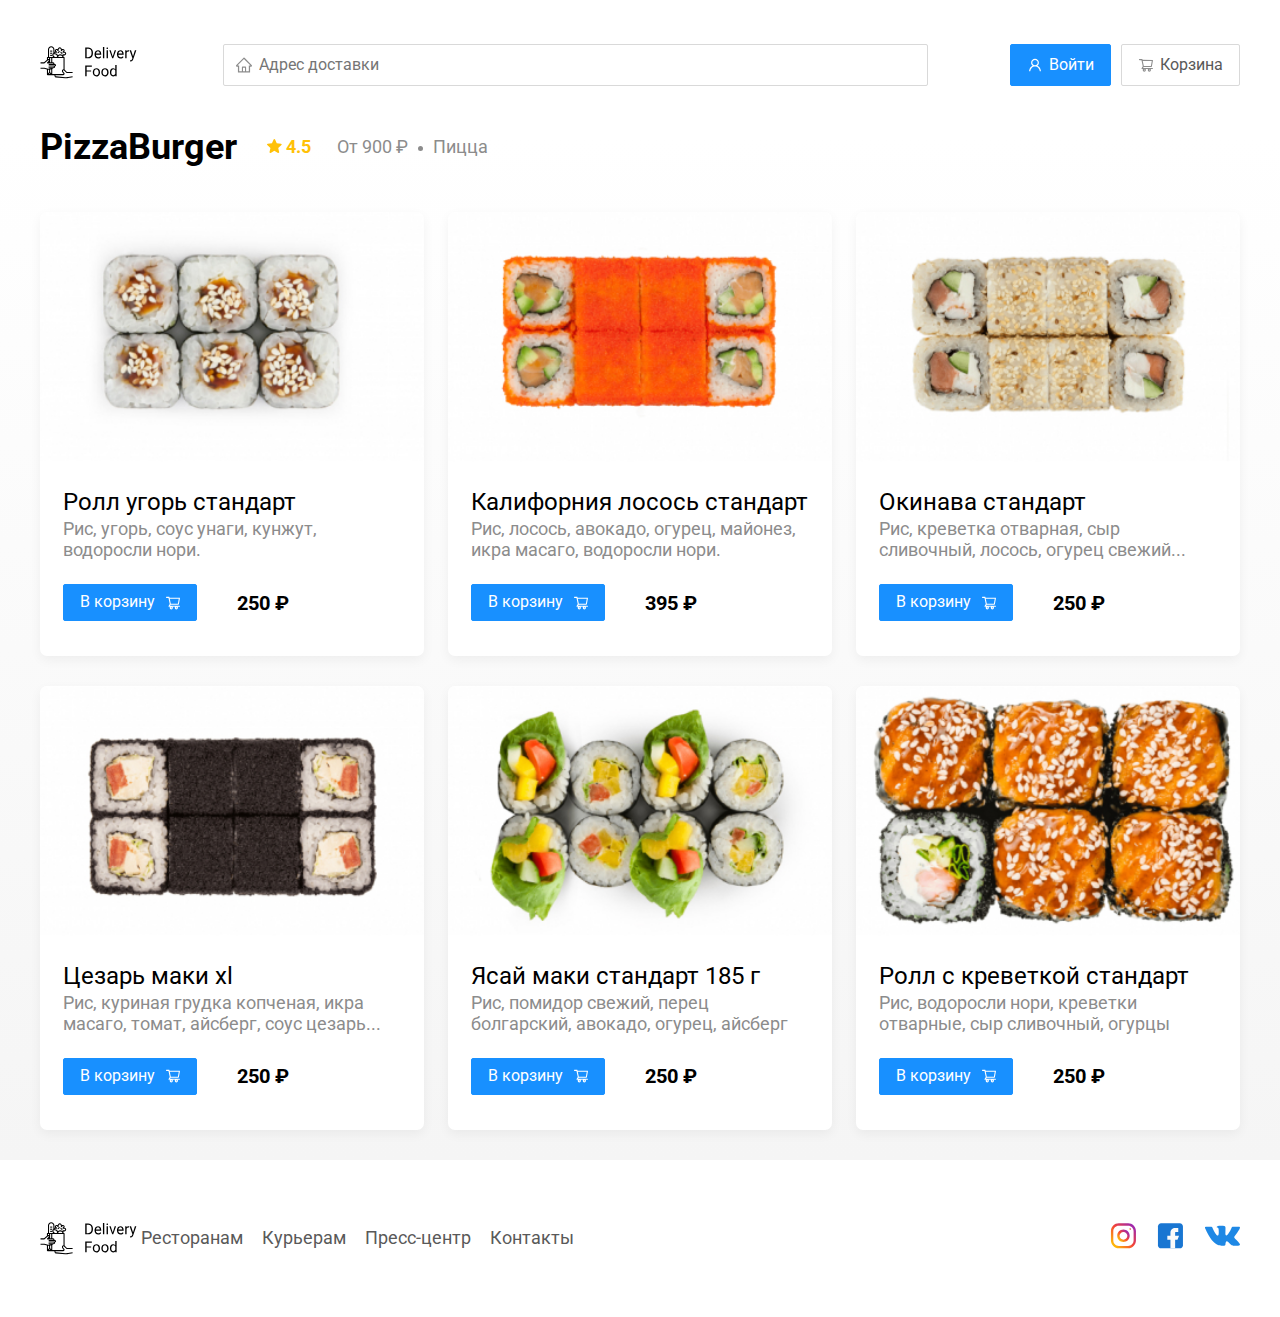
==== restaurant.html @ d01fcb23 "third day, part two" ====
<!DOCTYPE html>
<html lang="en">

<head>
    <meta charset="UTF-8">
    <meta name="viewport" content="width=device-width, initial-scale=1.0">
    <title>PizzaBurger - доставка еды на дом</title>
    <link href="https://fonts.googleapis.com/css?family=Roboto:400,700&display=swap&subset=cyrillic" rel="stylesheet">
    <link rel="stylesheet" href="css/normalize.css">
    <link rel="stylesheet" href="css/style.css">
</head>

<body>
    <div class="container">

        <header class="header">
            <a href="index.html" class="logo">
                <img src="img/logo.svg" alt="Logo" class="logo">
            </a>
            <input type="text" class="input input-address" placeholder="Адрес доставки">
            <div class="buttons">
                <button class="button button-primary">
                    <img src="img/user.svg" alt="user" class="button-icon">
                    <span class="button-text">Войти</span>
                </button>
                <button class="button">
                    <img src="img/shopping-cart.svg" alt="shopping cart" class="button-icon">
                    <span class="button-text">Корзина</span>
                </button>
            </div>
        </header>

    </div>
    <!-- /.container -->

    <main class="main">
        <div class="container">

            <section class="restaurants">
                <div class="section-heading">
                    <h2 class="section-title">PizzaBurger</h2>
                    <div class="card-info">
                        <div class="rating">
                            <img src="img/rating.svg" alt="rating" class="rating-star">
                            4.5
                        </div>
                        <div class="price">От 900 ₽</div>
                        <div class="category">Пицца</div>
                    </div>
                </div>
                <div class="cards">

                    <div class="card">
                        <img src="img/Tanuki-image1.jpg" alt="image" class="card-image">
                        <div class="card-text">
                            <div class="card-heading">
                                <h3 class="card-title card-title-reg">Ролл угорь стандарт</h3>
                            </div>
                            <!-- /.card-heading -->
                            <div class="card-info">
                                <div class="ingredients">Рис, угорь, соус унаги, кунжут, водоросли нори.</div>
                            </div>
                            <div class="card-buttons">
                                <button class="button button-primary">
                                    <span class="button-card-text">В корзину</span>
                                    <img src="img/shopping-cart-white.svg" alt="shopping-cart"
                                        class="button-card-image">
                                </button>
                                <strong class="card-price-bold">250 ₽</strong>
                            </div>
                        </div>
                        <!-- /.card-text -->
                    </div>
                    <!-- /.card -->

                    <div class="card">
                        <img src="img/Tanuki-image2.jpg" alt="image" class="card-image">
                        <div class="card-text">
                            <div class="card-heading">
                                <h3 class="card-title card-title-reg">Калифорния лосось стандарт</h3>
                            </div>
                            <!-- /.card-heading -->
                            <div class="card-info">
                                <div class="ingredients">Рис, лосось, авокадо, огурец, майонез, икра масаго, водоросли
                                    нори.</div>
                            </div>
                            <div class="card-buttons">
                                <button class="button button-primary">
                                    <span class="button-card-text">В корзину</span>
                                    <img src="img/shopping-cart-white.svg" alt="shopping-cart"
                                        class="button-card-image">
                                </button>
                                <strong class="card-price-bold">395 ₽</strong>
                            </div>
                        </div>
                        <!-- /.card-text -->
                    </div>
                    <!-- /.card -->

                    <div class="card">
                        <img src="img/Tanuki-image3.jpg" alt="image" class="card-image">
                        <div class="card-text">
                            <div class="card-heading">
                                <h3 class="card-title card-title-reg">Окинава стандарт</h3>
                            </div>
                            <!-- /.card-heading -->
                            <div class="card-info">
                                <div class="ingredients"> Рис, креветка отварная, сыр сливочный, лосось, огурец
                                    свежий...</div>
                            </div>
                            <div class="card-buttons">
                                <button class="button button-primary">
                                    <span class="button-card-text">В корзину</span>
                                    <img src="img/shopping-cart-white.svg" alt="shopping-cart"
                                        class="button-card-image">
                                </button>
                                <strong class="card-price-bold">250 ₽</strong>
                            </div>
                        </div>
                        <!-- /.card-text -->
                    </div>
                    <!-- /.card -->

                    <div class="card">
                        <img src="img/Tanuki-image4.jpg" alt="image" class="card-image">
                        <div class="card-text">
                            <div class="card-heading">
                                <h3 class="card-title card-title-reg">Цезарь маки хl</h3>
                            </div>
                            <!-- /.card-heading -->
                            <div class="card-info">
                                <div class="ingredients">Рис, куриная грудка копченая, икра масаго, томат, айсберг, соус
                                    цезарь...</div>
                            </div>
                            <div class="card-buttons">
                                <button class="button button-primary">
                                    <span class="button-card-text">В корзину</span>
                                    <img src="img/shopping-cart-white.svg" alt="shopping-cart"
                                        class="button-card-image">
                                </button>
                                <strong class="card-price-bold">250 ₽</strong>
                            </div>
                        </div>
                        <!-- /.card-text -->
                    </div>
                    <!-- /.card -->

                    <div class="card">
                        <img src="img/Tanuki-image5.jpg" alt="image" class="card-image">
                        <div class="card-text">
                            <div class="card-heading">
                                <h3 class="card-title card-title-reg">Ясай маки стандарт 185 г</h3>
                            </div>
                            <!-- /.card-heading -->
                            <div class="card-info">
                                <div class="ingredients">Рис, помидор свежий, перец болгарский, авокадо, огурец, айсберг
                                </div>
                            </div>
                            <div class="card-buttons">
                                <button class="button button-primary">
                                    <span class="button-card-text">В корзину</span>
                                    <img src="img/shopping-cart-white.svg" alt="shopping-cart"
                                        class="button-card-image">
                                </button>
                                <strong class="card-price-bold">250 ₽</strong>
                            </div>
                        </div>
                        <!-- /.card-text -->
                    </div>
                    <!-- /.card -->

                    <div class="card">
                        <img src="img/Tanuki-image6.jpg" alt="image" class="card-image">
                        <div class="card-text">
                            <div class="card-heading">
                                <h3 class="card-title card-title-reg">Ролл с креветкой стандарт</h3>
                            </div>
                            <!-- /.card-heading -->
                            <div class="card-info">
                                <div class="ingredients">Рис, водоросли нори, креветки отварные, сыр сливочный, огурцы
                                </div>
                            </div>
                            <div class="card-buttons">
                                <button class="button button-primary">
                                    <span class="button-card-text">В корзину</span>
                                    <img src="img/shopping-cart-white.svg" alt="shopping-cart"
                                        class="button-card-image">
                                </button>
                                <strong class="card-price-bold">250 ₽</strong>
                            </div>
                        </div>
                        <!-- /.card-text -->
                    </div>
                    <!-- /.card -->

                </div>
                <!-- /.cards -->
            </section>
        </div>
    </main>

    <footer class="footer">
        <div class="container">
            <div class="footer-block">
                <img src="img/logo.svg" alt="logo" class="logo footer-logo">
                <nav class="footer-nav">
                    <a href="#" class="footer-link">Ресторанам </a>
                    <a href="#" class="footer-link">Курьерам</a>
                    <a href="#" class="footer-link">Пресс-центр</a>
                    <a href="#" class="footer-link">Контакты</a>
                </nav>
                <div class="social-links">
                    <a href="#" class="social-link"><img src="img/instagram.svg" alt="instagram"></a>
                    <a href="#" class="social-link"><img src="img/fb.svg" alt="facebook"></a>
                    <a href="#" class="social-link"><img src="img/vk.svg" alt="vk"></a>
                </div>
            </div>
        </div>
    </footer>
</body>

</html>
---- css/style.css ----
* {
    box-sizing: border-box;
}

body {
    font-family: 'Roboto', sans-serif;
    padding-top: 44px;
}

.container {
    max-width: 1200px;
    margin: 0 auto;
}

.header {
    display: flex;
    align-items: center;
    justify-content: space-between;
    margin-bottom: 40px;
}

.input {
    background: #ffffff;
    border: 1px solid #d9d9d9;
    border-radius: 2px;
    font-size: 16px;
    line-height: 24px;
    padding: 8px;
    padding-left: 35px;
    background-repeat: no-repeat;
    background-position: left 11px center;
}

.input-address {
    flex: 0.8;
    background-image: url(../img/home.svg);
}

.input-search {
    width: 300px;
    background-image: url(../img/search.svg);
    margin-left: auto;
}

.buttons {
    display: flex;
    align-items: center;
}

.button {
    display: flex;
    align-items: center;
    padding: 8px 16px;
    background: #ffffff;
    border: 1px solid #d9d9d9;
    box-sizing: border-box;
    box-shadow: 0px 0px 2px rgba(0, 0, 0, 0.0015);
    border-radius: 2px;
    color: #595959;
}

.button-primary {
    background: #1890ff;
    border: 1px solid #1890ff;
    color: #fff;
    margin-right: 10px;
}

.button-icon {
    margin-right: 6px;
}

.button-card-text {
    margin-right: 10px;
}

.promo {
    box-shadow: 0px 7px 12px rgba(158, 158, 163, 0.1);
    background: #FFF1B8 url(../img/promo-image.jpeg) no-repeat top -100px right -247px / 924px;
    border-radius: 10px;
    padding: 68px 70px;
    margin-bottom: 56px;
}

.promo-title {
    font-style: normal;
    font-weight: bold;
    font-size: 39px;
    line-height: 46px;
    color: #302C34;
}

.promo-text {
    font-style: normal;
    font-weight: normal;
    font-size: 24px;
    line-height: 28px;
    color: #302C34;
    max-width: 538px;
}

.main {
    background: linear-gradient(180deg, rgba(245, 245, 245, 0) 1.04%, #F5F5F5 100%);
}

.section-heading {
    display: flex;
    align-items: center;
    margin-bottom: 44px;
}

.section-title {
    font-style: normal;
    font-weight: bold;
    font-size: 36px;
    line-height: 42px;
    margin: 0;
    color: #000000;
    margin-right: 30px;
}

.cards {
    display: flex;
    flex-wrap: wrap;
    align-items: flex-start;
    justify-content: space-between;
}

.card {
    background: #FFFFFF;
    box-shadow: 0px 4px 12px rgba(0, 0, 0, 0.05);
    border-radius: 7px;
    overflow: hidden;
    margin-bottom: 30px;
    flex-basis: 32%;
    text-decoration: none;
}

.card-image {
    width: 384px;
    height: 250px;
    object-fit: cover;
}

.card-text {
    padding: 20px 23px 35px 23px;
}

.card-heading {
    display: flex;
    align-items: center;
    justify-content: space-between;
}

.card-title {
    margin: 0;
    font-style: normal;
    font-weight: bold;
    font-size: 24px;
    line-height: 32px;
}

.card-title-reg {
    font-weight: 400;
}

.card-tag {
    font-style: normal;
    font-weight: normal;
    font-size: 12px;
    line-height: 20px;
    color: #ffffff;
    background: #262626;
    border-radius: 2px;
    padding: 1px 8px;
}

.card-info {
    display: flex;
    align-items: center;
    flex-wrap: wrap;
}

.card-buttons {
    display: flex;
    align-items: center;
    margin-top: 24px;
}

.card-price-bold {
    font-weight: bold;
    font-size: 20px;
    line-height: 32px;
    margin-left: 30px;
}

.rating {
    margin-right: 26px;
    color: #FFC107;
    font-weight: bold;
    font-size: 18px;
    line-height: 32px;
}

.price,
.category {
    color: #8C8C8C;
    font-size: 18px;
    line-height: 32px;
}

.price {
    margin-right: 10px;
}

.ingredients {
    color: #8C8C8C;
    font-size: 18px;
    line-height: 21px;
}

.category {
    text-overflow: ellipsis;
    overflow: hidden;
    white-space: nowrap;
    max-width: 150px;
}

.price::after {
    content: '';
    width: 5px;
    height: 5px;
    background-color: #8C8C8C;
    display: inline-block;
    vertical-align: middle;
    border-radius: 50%;
    margin-left: 10px;
}

.footer {
    padding: 60px 0;
}

.footer-block {
    display: flex;
    align-items: center;
    justify-content: space-between;
}

.footer-nav {
    margin-right: 35px;
    margin-right: auto;
}

.footer-link {
    display: inline-block;
    color: #595959;
    font-style: normal;
    font-weight: normal;
    font-size: 18px;
    line-height: 21px;
    text-decoration: none;
}

.footer-link:not(:last-child) {
    margin-right: 15px;
}

.social-links {
    display: flex;
    align-items: center;
}

.social-link:not(:last-child) {
    margin-right: 21px;
}

@media (max-width: 1200px) {

    .container {
        max-width: 960px;
    }

    .promo {
        background-position: top right -300px;
        background-size: 750px;
    }

    .rating {
        margin-right: 15px;
    }

    .category,
    .price {
        font-size: 14px;
    }

}

@media (max-width: 992px) {

    .container {
        max-width: 750px;
    }

    .promo {
        padding: 50px;
        background-size: 500px;
        background-position: center right -200px;
    }

    .promo-text {
        font-size: 16px;
        max-width: 400px;
    }

    .card {
        flex-basis: 49%;
    }

    .footer-link {
        font-size: 16px;
    }

}

@media (max-width: 768px) {

    .container {
        max-width: 560px;
    }

    .card-info {
        flex-wrap: wrap;
    }

    .card .rating {
        flex-basis: 100%;
    }

    .card-title {
        font-size: 18px;
    }

    .promo {
        background-size: 400px;
        background-position: bottom 50px right -200px;
    }

    .promo-title {
        font-size: 24px;
        line-height: 1.4;
    }

    .promo-text {
        margin-top: 0;
    }

}

@media (max-width: 578px) {

    .container {
        width: 90%;
    }

    .header {
        flex-wrap: wrap;
    }

    .input-address {
        margin-top: 15px;
        order: 5;
        flex: 1;
    }

    .promo {
        background-image: none;
    }

    .promo-title {
        margin-bottom: 10px;
    }

    .section-title {
        font-size: 20px;
    }

    .card {
        flex-basis: 100%;
    }

    .card-image {
        width: 100%;
    }

    .footer {
        padding: 30px 0;
    }

    .footer-block {
        align-items: flex-start;
    }

    .footer-nav {
        margin-left: 0;
        margin-right: 0;
        order: 0;
        display: flex;
        flex-direction: column;
    }

    .footer-logo {
        margin-right: 15px;
        order: 1;
    }

    .social-links {
        order: 2;
    }

}

@media (max-width: 480px) {

    .button-icon {
        margin: 0;
    }

    .button-text {
        display: none;
    }

    .button {
        min-height: 40px;
    }

    .promo {
        padding: 20px;
    }

    .section-heading {
        flex-wrap: wrap;
    }

    .footer-block {
        flex-wrap: wrap;
        flex-direction: column;
        align-items: center;
    }

    .footer-logo {
        order: 0;
        margin-bottom: 20px;
    }

    .footer-nav {
        margin-bottom: 20px;
        text-align: center;
    }

    .footer-link:not(:last-child) {
        margin-right: 0;
    }
}
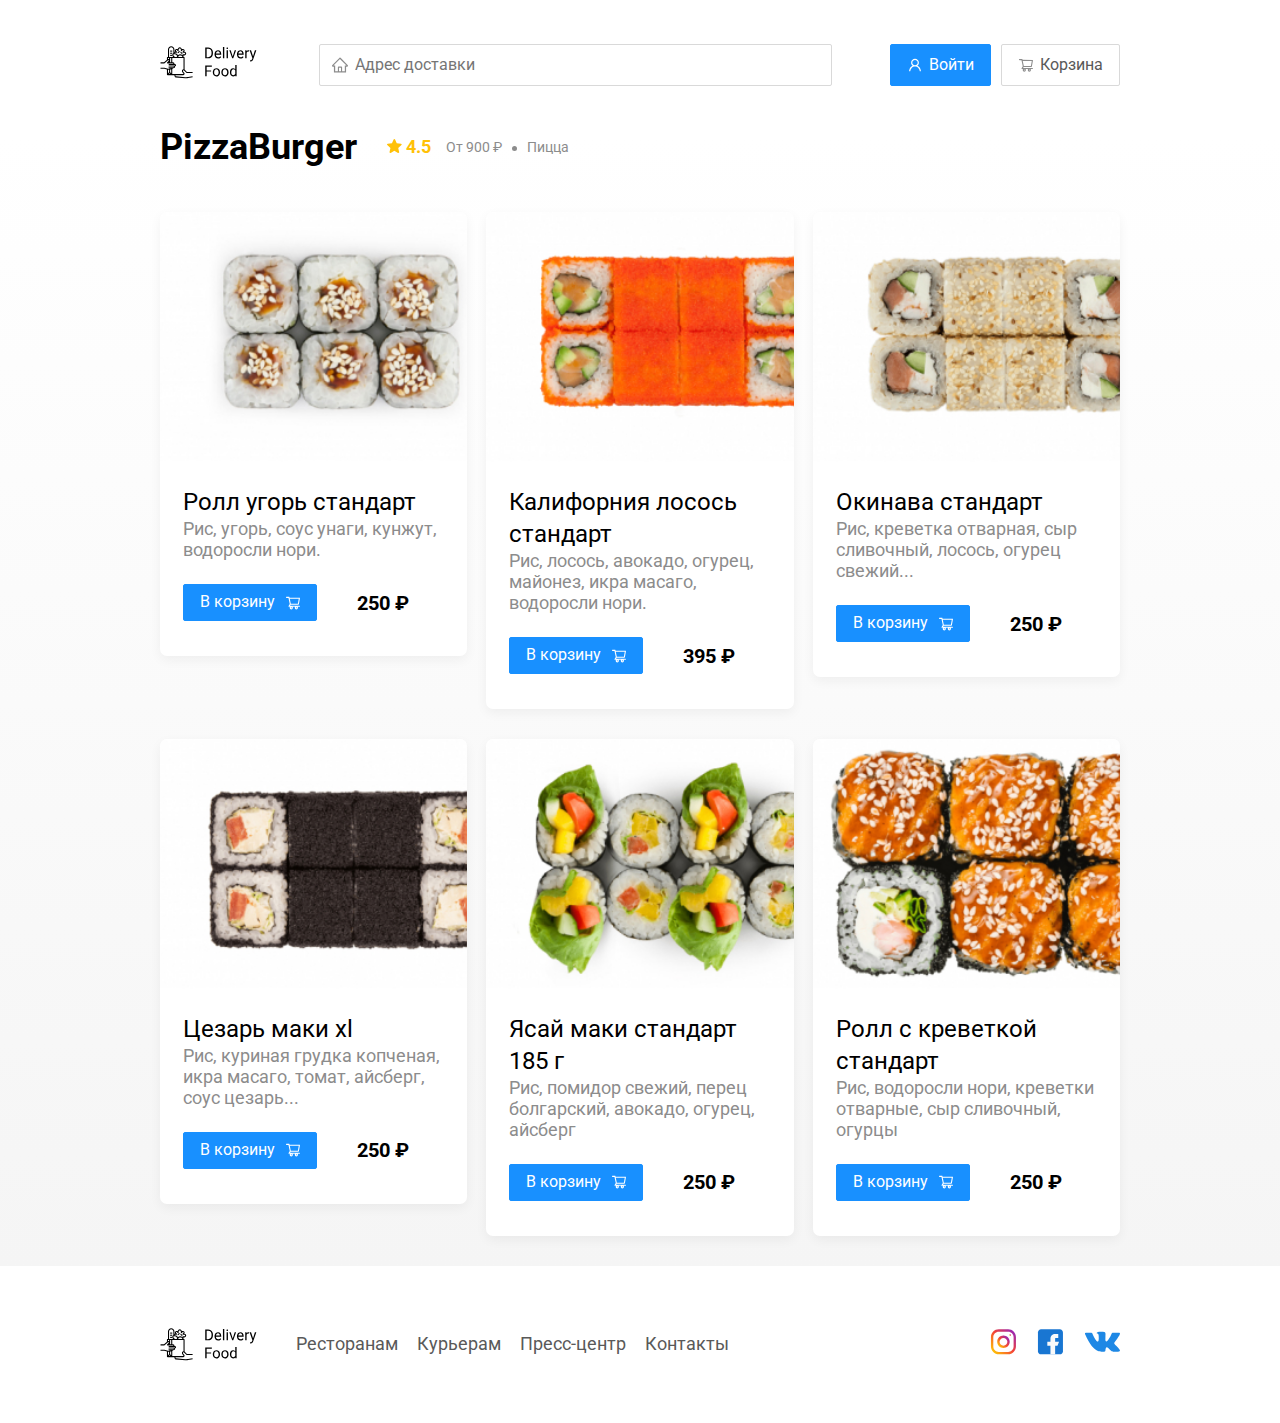
==== commit 36bd38ef: "fourth day" ====
--- a/restaurant.html
+++ b/restaurant.html
@@ -7,6 +7,7 @@
     <title>PizzaBurger - доставка еды на дом</title>
     <link href="https://fonts.googleapis.com/css?family=Roboto:400,700&display=swap&subset=cyrillic" rel="stylesheet">
     <link rel="stylesheet" href="css/normalize.css">
+    <link rel="stylesheet" href="css/animate.css">
     <link rel="stylesheet" href="css/style.css">
 </head>
 
@@ -23,7 +24,7 @@
                     <img src="img/user.svg" alt="user" class="button-icon">
                     <span class="button-text">Войти</span>
                 </button>
-                <button class="button">
+                <button class="button" id="cart-button">
                     <img src="img/shopping-cart.svg" alt="shopping cart" class="button-icon">
                     <span class="button-text">Корзина</span>
                 </button>
@@ -50,7 +51,7 @@
                 </div>
                 <div class="cards">
 
-                    <div class="card">
+                    <div class="card wow fadeInUp" data-wow-delay="0.2s">
                         <img src="img/Tanuki-image1.jpg" alt="image" class="card-image">
                         <div class="card-text">
                             <div class="card-heading">
@@ -73,7 +74,7 @@
                     </div>
                     <!-- /.card -->
 
-                    <div class="card">
+                    <div class="card wow fadeInUp" data-wow-delay="0.4s">
                         <img src="img/Tanuki-image2.jpg" alt="image" class="card-image">
                         <div class="card-text">
                             <div class="card-heading">
@@ -97,7 +98,7 @@
                     </div>
                     <!-- /.card -->
 
-                    <div class="card">
+                    <div class="card wow fadeInUp" data-wow-delay="0.6s">
                         <img src="img/Tanuki-image3.jpg" alt="image" class="card-image">
                         <div class="card-text">
                             <div class="card-heading">
@@ -121,7 +122,7 @@
                     </div>
                     <!-- /.card -->
 
-                    <div class="card">
+                    <div class="card wow fadeInUp" data-wow-delay="0.2s">
                         <img src="img/Tanuki-image4.jpg" alt="image" class="card-image">
                         <div class="card-text">
                             <div class="card-heading">
@@ -145,7 +146,7 @@
                     </div>
                     <!-- /.card -->
 
-                    <div class="card">
+                    <div class="card wow fadeInUp" data-wow-delay="0.4s">
                         <img src="img/Tanuki-image5.jpg" alt="image" class="card-image">
                         <div class="card-text">
                             <div class="card-heading">
@@ -169,7 +170,7 @@
                     </div>
                     <!-- /.card -->
 
-                    <div class="card">
+                    <div class="card wow fadeInUp" data-wow-delay="0.6s">
                         <img src="img/Tanuki-image6.jpg" alt="image" class="card-image">
                         <div class="card-text">
                             <div class="card-heading">
@@ -217,6 +218,72 @@
             </div>
         </div>
     </footer>
+
+    <div class="modal">
+        <div class="modal-dialog">
+            <div class="modal-header">
+                <h3 class="modal-title">Корзина</h3>
+                <button class="close">&times;</button>
+            </div>
+            <!-- ./modal-header -->
+            <div class="modal-body">
+                <div class="food-row">
+                    <span class="food-name">Ролл угорь стандарт</span>
+                    <strong class="food-price">250 ₽</strong>
+                    <div class="food-counter">
+                        <button class="counter-button">-</button>
+                        <span class="counter">1</span>
+                        <button class="counter-button">+</button>
+                    </div>
+                </div>
+                <!-- ./food-row-->
+                <div class="food-row">
+                    <span class="food-name">Ролл угорь стандарт</span>
+                    <strong class="food-price">250 ₽</strong>
+                    <div class="food-counter">
+                        <button class="counter-button">-</button>
+                        <span class="counter">1</span>
+                        <button class="counter-button">+</button>
+                    </div>
+                </div>
+                <!-- ./food-row-->
+                <div class="food-row">
+                    <span class="food-name">Ролл угорь стандарт</span>
+                    <strong class="food-price">250 ₽</strong>
+                    <div class="food-counter">
+                        <button class="counter-button">-</button>
+                        <span class="counter">1</span>
+                        <button class="counter-button">+</button>
+                    </div>
+                </div>
+                <!-- ./food-row-->
+                <div class="food-row">
+                    <span class="food-name">Ролл угорь стандарт</span>
+                    <strong class="food-price">250 ₽</strong>
+                    <div class="food-counter">
+                        <button class="counter-button">-</button>
+                        <span class="counter">1</span>
+                        <button class="counter-button">+</button>
+                    </div>
+                </div>
+                <!-- ./food-row-->
+            </div>
+            <!-- ./modal-body -->
+            <div class="modal-footer">
+                <span class="modal-pricetag">1250 ₽</span>
+                <div class="footer-buttons">
+                    <button class="button button-primary">Оформить заказ</button>
+                    <button class="button">Отмена</button>
+                </div>
+            </div>
+            <!-- /.modal-footer -->
+        </div>
+        <!-- ./modal-dialog -->
+    </div>
+
+    <script src="js/wow.min.js"></script>
+    <script src="js/main.js"></script>
+
 </body>
 
 </html>--- a/css/style.css
+++ b/css/style.css
@@ -248,7 +248,7 @@
 }
 
 .footer-nav {
-    margin-right: 35px;
+    margin-left: 35px;
     margin-right: auto;
 }
 
@@ -275,7 +275,126 @@
     margin-right: 21px;
 }
 
-@media (max-width: 1200px) {
+.modal {
+    position: fixed;
+    left: 0;
+    top: 0;
+    width: 100%;
+    height: 100%;
+    background: rgba(0, 0, 0, 0.4);
+    display: none;
+}
+
+.is-open {
+    display: flex;
+}
+
+.modal-dialog {
+    max-width: 780px;
+    width: 95%;
+    background: #FFFFFF;
+    border-radius: 5px;
+    margin: auto;
+    padding: 40px 45px;
+}
+
+.modal-header {
+    display: flex;
+    align-items: center;
+    justify-content: space-between;
+    margin-bottom: 45px;
+}
+
+.modal-title {
+    margin: 0;
+    font-weight: bold;
+    font-size: 36px;
+    line-height: 42px;
+}
+
+.close {
+    font-size: 36px;
+    border: none;
+    background-color: transparent;
+}
+
+.modal-body {
+    margin-bottom: 52px;
+}
+
+.food-row {
+    display: flex;
+    align-items: center;
+    justify-content: space-between;
+    padding-bottom: 8px;
+    border-bottom: 1px solid #d9d9d9;
+    margin-bottom: 15px;
+}
+
+.food-name {
+    font-weight: normal;
+    font-size: 18px;
+    line-height: 32px;
+}
+
+.food-price {
+    margin-left: auto;
+    margin-right: 47px;
+    font-weight: bold;
+    font-size: 20px;
+    line-height: 32px;
+}
+
+.food-counter {
+    display: flex;
+    align-items: center;
+}
+
+.counter-button {
+    display: flex;
+    align-items: center;
+    justify-content: center;
+    width: 39px;
+    height: 32px;
+    background: #FFFFFF;
+    border: 1px solid #40A9FF;
+    box-sizing: border-box;
+    border-radius: 2px;
+    font-weight: normal;
+    font-size: 14px;
+    line-height: 22px;
+    color: #40A9FF;
+}
+
+.counter {
+    font-size: 16px;
+    line-height: 24px;
+    margin-left: 10px;
+    margin-right: 10px;
+}
+
+.modal-footer {
+    display: flex;
+    align-items: center;
+    justify-content: space-between;
+}
+
+.footer-buttons {
+    display: flex;
+    align-items: center;
+}
+
+.modal-pricetag {
+    background: #262626;
+    border-radius: 5px;
+    color: #ffffff;
+    padding: 15px 20px;
+    font-weight: bold;
+    font-size: 20px;
+    line-height: 23px;
+}
+
+@media (max-width: 1366px) {
 
     .container {
         max-width: 960px;
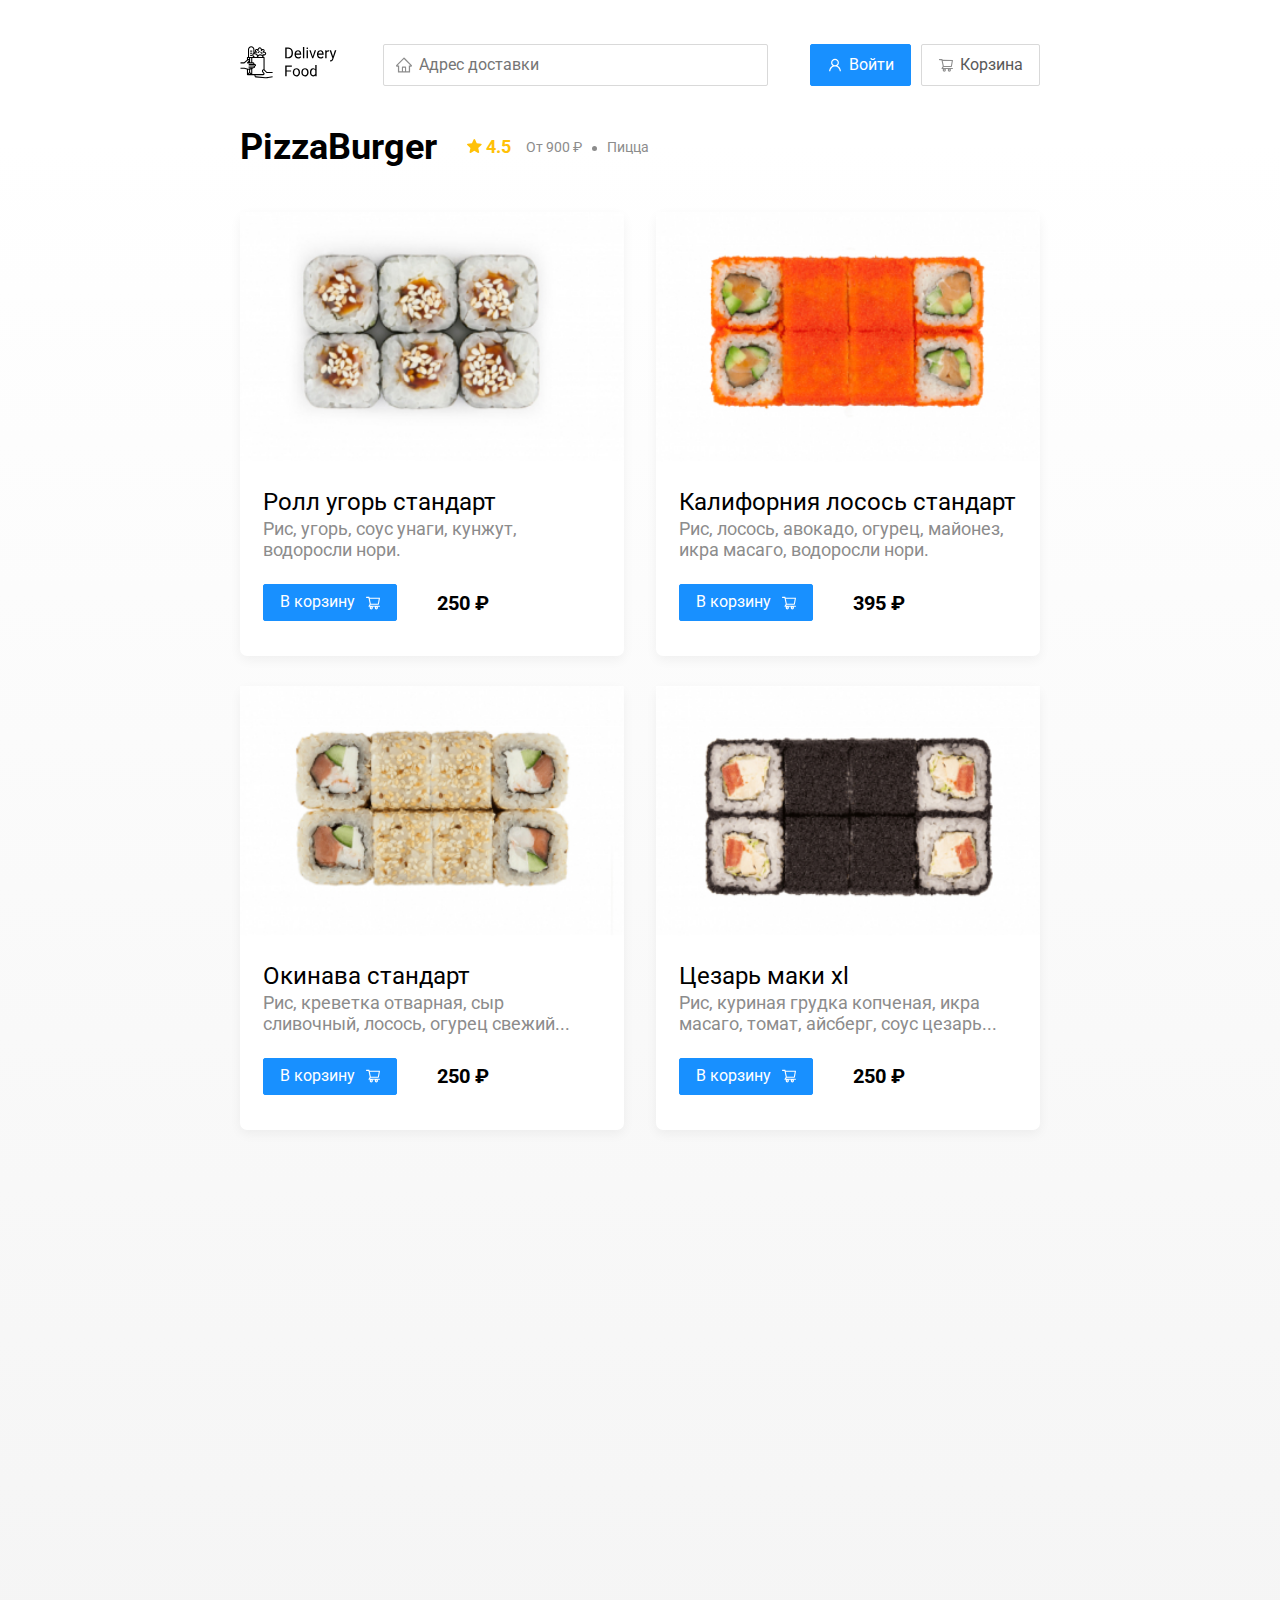
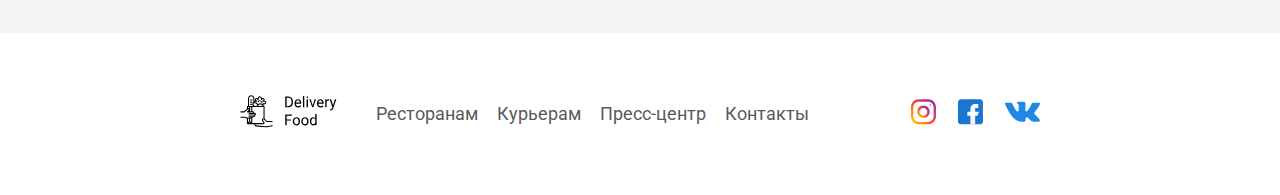
==== commit c9d83baa: "animation, adaptive, basket" ====
--- a/restaurant.html
+++ b/restaurant.html
@@ -51,7 +51,7 @@
                 </div>
                 <div class="cards">
 
-                    <div class="card wow fadeInUp" data-wow-delay="0.2s">
+                    <div class="card wow fadeInUp" data-wow-delay="0.1s">
                         <img src="img/Tanuki-image1.jpg" alt="image" class="card-image">
                         <div class="card-text">
                             <div class="card-heading">
@@ -74,7 +74,7 @@
                     </div>
                     <!-- /.card -->
 
-                    <div class="card wow fadeInUp" data-wow-delay="0.4s">
+                    <div class="card wow fadeInUp" data-wow-delay="0.3s">
                         <img src="img/Tanuki-image2.jpg" alt="image" class="card-image">
                         <div class="card-text">
                             <div class="card-heading">
@@ -98,7 +98,7 @@
                     </div>
                     <!-- /.card -->
 
-                    <div class="card wow fadeInUp" data-wow-delay="0.6s">
+                    <div class="card wow fadeInUp" data-wow-delay="0.1s">
                         <img src="img/Tanuki-image3.jpg" alt="image" class="card-image">
                         <div class="card-text">
                             <div class="card-heading">
@@ -122,7 +122,7 @@
                     </div>
                     <!-- /.card -->
 
-                    <div class="card wow fadeInUp" data-wow-delay="0.2s">
+                    <div class="card wow fadeInUp" data-wow-delay="0.3s">
                         <img src="img/Tanuki-image4.jpg" alt="image" class="card-image">
                         <div class="card-text">
                             <div class="card-heading">
@@ -146,7 +146,7 @@
                     </div>
                     <!-- /.card -->
 
-                    <div class="card wow fadeInUp" data-wow-delay="0.4s">
+                    <div class="card wow fadeInUp" data-wow-delay="0.1s">
                         <img src="img/Tanuki-image5.jpg" alt="image" class="card-image">
                         <div class="card-text">
                             <div class="card-heading">
@@ -170,7 +170,7 @@
                     </div>
                     <!-- /.card -->
 
-                    <div class="card wow fadeInUp" data-wow-delay="0.6s">
+                    <div class="card wow fadeInUp" data-wow-delay="0.3s">
                         <img src="img/Tanuki-image6.jpg" alt="image" class="card-image">
                         <div class="card-text">
                             <div class="card-heading">
@@ -203,7 +203,9 @@
     <footer class="footer">
         <div class="container">
             <div class="footer-block">
-                <img src="img/logo.svg" alt="logo" class="logo footer-logo">
+                <a href="index.html" class="logo">
+                    <img src="img/logo.svg" alt="logo" class="logo footer-logo">
+                </a>
                 <nav class="footer-nav">
                     <a href="#" class="footer-link">Ресторанам </a>
                     <a href="#" class="footer-link">Курьерам</a>
@@ -213,7 +215,7 @@
                 <div class="social-links">
                     <a href="#" class="social-link"><img src="img/instagram.svg" alt="instagram"></a>
                     <a href="#" class="social-link"><img src="img/fb.svg" alt="facebook"></a>
-                    <a href="#" class="social-link"><img src="img/vk.svg" alt="vk"></a>
+                    <a href="https://vk.com/andrey999k" class="social-link"><img src="img/vk.svg" alt="vk"></a>
                 </div>
             </div>
         </div>
@@ -273,7 +275,7 @@
                 <span class="modal-pricetag">1250 ₽</span>
                 <div class="footer-buttons">
                     <button class="button button-primary">Оформить заказ</button>
-                    <button class="button">Отмена</button>
+                    <button class="button cancel">Отмена</button>
                 </div>
             </div>
             <!-- /.modal-footer -->
--- a/css/style.css
+++ b/css/style.css
@@ -5,6 +5,10 @@
 body {
     font-family: 'Roboto', sans-serif;
     padding-top: 44px;
+}
+
+button:hover {
+    cursor: pointer;
 }
 
 .container {
@@ -59,11 +63,19 @@
     color: #595959;
 }
 
+.button:hover {
+    background: #e0fdd5;
+}
+
 .button-primary {
     background: #1890ff;
     border: 1px solid #1890ff;
     color: #fff;
     margin-right: 10px;
+}
+
+.button-primary:hover {
+    background: #006ace;
 }
 
 .button-icon {
@@ -130,7 +142,7 @@
     background: #FFFFFF;
     box-shadow: 0px 4px 12px rgba(0, 0, 0, 0.05);
     border-radius: 7px;
-    overflow: hidden;
+    /* overflow: hidden; */
     margin-bottom: 30px;
     flex-basis: 32%;
     text-decoration: none;
@@ -278,24 +290,41 @@
 .modal {
     position: fixed;
     left: 0;
-    top: 0;
     width: 100%;
     height: 100%;
     background: rgba(0, 0, 0, 0.4);
-    display: none;
+    display: flex;
+    top: -100vh;
+    opacity: 0;
+    transition-property: top, opacity;
+    transition-delay: 0.4s, 0s;
+    transition-duration: 0s, 0.4s;
 }
 
 .is-open {
-    display: flex;
+    top: 0;
+    opacity: 1;
+    transition-property: top, opacity;
+    transition-delay: 0s;
+    transition-duration: 0s, 0.4s;
 }
 
 .modal-dialog {
+    position: relative;
+    left: -100vw;
+    top: -100vh;
     max-width: 780px;
     width: 95%;
     background: #FFFFFF;
     border-radius: 5px;
     margin: auto;
     padding: 40px 45px;
+    transition-duration: 0.4s;
+}
+
+.basket-open {
+    top: 0;
+    left: 0;
 }
 
 .modal-header {
@@ -397,7 +426,7 @@
 @media (max-width: 1366px) {
 
     .container {
-        max-width: 960px;
+        max-width: 800px;
     }
 
     .promo {
@@ -431,6 +460,10 @@
     .promo-text {
         font-size: 16px;
         max-width: 400px;
+    }
+
+    .cards {
+        justify-content: center;
     }
 
     .card {
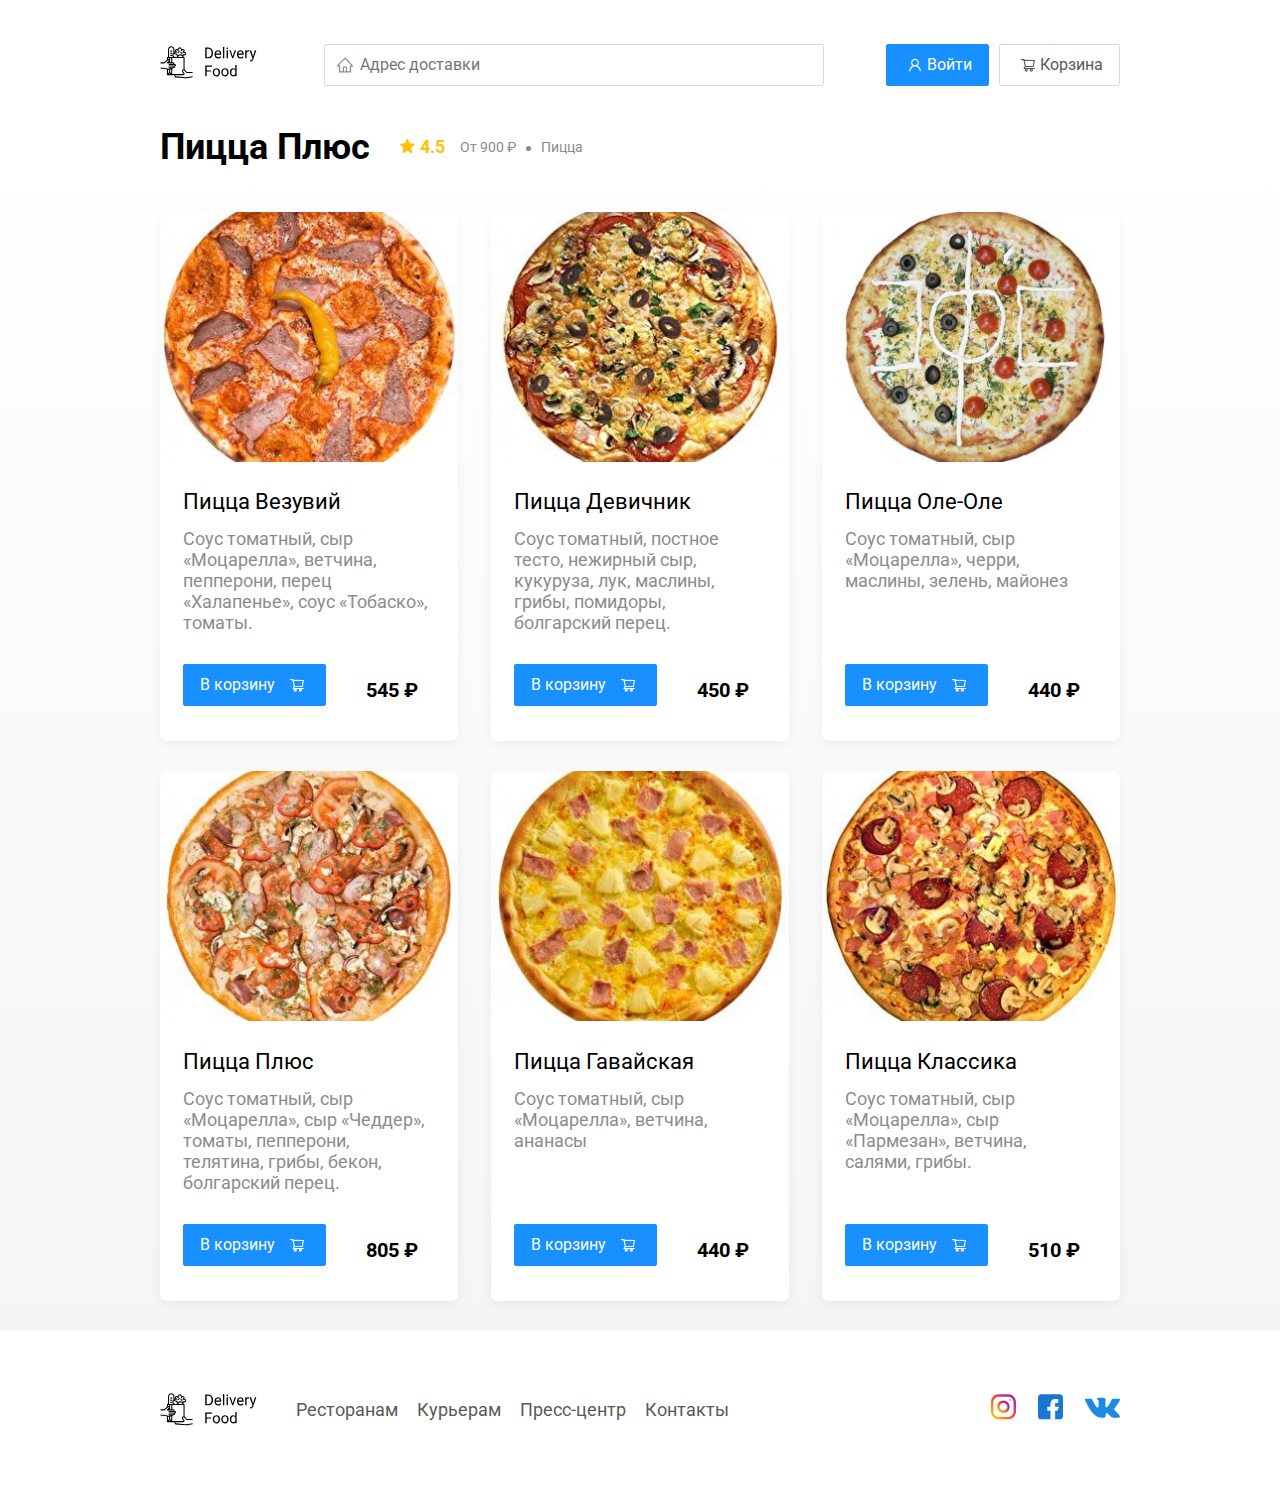
==== commit 5fe2970f: "Delivery food day1 part 1" ====
--- a/restaurant.html
+++ b/restaurant.html
@@ -1,211 +1,215 @@
 <!DOCTYPE html>
-<html lang="en">
+<html lang="ru">
 
 <head>
-    <meta charset="UTF-8">
-    <meta name="viewport" content="width=device-width, initial-scale=1.0">
-    <title>PizzaBurger - доставка еды на дом</title>
-    <link href="https://fonts.googleapis.com/css?family=Roboto:400,700&display=swap&subset=cyrillic" rel="stylesheet">
-    <link rel="stylesheet" href="css/normalize.css">
+    <meta charset="UTF-8" />
+    <meta name="viewport" content="width=device-width, initial-scale=1.0" />
+    <title>PizzaBurger — доставка еды на дом</title>
+    <link href="https://fonts.googleapis.com/css?family=Roboto:400,700&display=swap&subset=cyrillic" rel="stylesheet" />
+    <link rel="stylesheet" href="css/normalize.css" />
     <link rel="stylesheet" href="css/animate.css">
-    <link rel="stylesheet" href="css/style.css">
+    <link rel="stylesheet" href="css/style.css" />
 </head>
 
 <body>
     <div class="container">
-
         <header class="header">
             <a href="index.html" class="logo">
-                <img src="img/logo.svg" alt="Logo" class="logo">
+                <img src="img/icon/logo.svg" alt="Logo" />
             </a>
-            <input type="text" class="input input-address" placeholder="Адрес доставки">
+            <label class="address">
+                <input type="text" class="input input-address" placeholder="Адрес доставки" />
+            </label>
             <div class="buttons">
-                <button class="button button-primary">
-                    <img src="img/user.svg" alt="user" class="button-icon">
+                <button class="button button-primary button-auth">
+                    <span class="button-auth-svg"></span>
                     <span class="button-text">Войти</span>
                 </button>
                 <button class="button" id="cart-button">
-                    <img src="img/shopping-cart.svg" alt="shopping cart" class="button-icon">
+                    <span class="button-cart-svg"></span>
                     <span class="button-text">Корзина</span>
                 </button>
             </div>
         </header>
-
     </div>
-    <!-- /.container -->
+    <!-- /.container  -->
 
     <main class="main">
         <div class="container">
-
-            <section class="restaurants">
+            <section class="menu">
                 <div class="section-heading">
-                    <h2 class="section-title">PizzaBurger</h2>
+                    <h2 class="section-title restaurant-title">Пицца Плюс</h2>
                     <div class="card-info">
                         <div class="rating">
-                            <img src="img/rating.svg" alt="rating" class="rating-star">
                             4.5
                         </div>
                         <div class="price">От 900 ₽</div>
                         <div class="category">Пицца</div>
                     </div>
-                </div>
-                <div class="cards">
+                    <!-- /.card-info -->
+                </div>
+                <div class="cards cards-menu">
 
                     <div class="card wow fadeInUp" data-wow-delay="0.1s">
-                        <img src="img/Tanuki-image1.jpg" alt="image" class="card-image">
-                        <div class="card-text">
-                            <div class="card-heading">
-                                <h3 class="card-title card-title-reg">Ролл угорь стандарт</h3>
-                            </div>
-                            <!-- /.card-heading -->
-                            <div class="card-info">
-                                <div class="ingredients">Рис, угорь, соус унаги, кунжут, водоросли нори.</div>
-                            </div>
-                            <div class="card-buttons">
-                                <button class="button button-primary">
-                                    <span class="button-card-text">В корзину</span>
-                                    <img src="img/shopping-cart-white.svg" alt="shopping-cart"
-                                        class="button-card-image">
-                                </button>
-                                <strong class="card-price-bold">250 ₽</strong>
-                            </div>
-                        </div>
-                        <!-- /.card-text -->
-                    </div>
-                    <!-- /.card -->
-
-                    <div class="card wow fadeInUp" data-wow-delay="0.3s">
-                        <img src="img/Tanuki-image2.jpg" alt="image" class="card-image">
-                        <div class="card-text">
-                            <div class="card-heading">
-                                <h3 class="card-title card-title-reg">Калифорния лосось стандарт</h3>
-                            </div>
-                            <!-- /.card-heading -->
-                            <div class="card-info">
-                                <div class="ingredients">Рис, лосось, авокадо, огурец, майонез, икра масаго, водоросли
-                                    нори.</div>
-                            </div>
-                            <div class="card-buttons">
-                                <button class="button button-primary">
-                                    <span class="button-card-text">В корзину</span>
-                                    <img src="img/shopping-cart-white.svg" alt="shopping-cart"
-                                        class="button-card-image">
-                                </button>
-                                <strong class="card-price-bold">395 ₽</strong>
-                            </div>
-                        </div>
-                        <!-- /.card-text -->
-                    </div>
-                    <!-- /.card -->
-
-                    <div class="card wow fadeInUp" data-wow-delay="0.1s">
-                        <img src="img/Tanuki-image3.jpg" alt="image" class="card-image">
-                        <div class="card-text">
-                            <div class="card-heading">
-                                <h3 class="card-title card-title-reg">Окинава стандарт</h3>
-                            </div>
-                            <!-- /.card-heading -->
-                            <div class="card-info">
-                                <div class="ingredients"> Рис, креветка отварная, сыр сливочный, лосось, огурец
-                                    свежий...</div>
-                            </div>
-                            <div class="card-buttons">
-                                <button class="button button-primary">
-                                    <span class="button-card-text">В корзину</span>
-                                    <img src="img/shopping-cart-white.svg" alt="shopping-cart"
-                                        class="button-card-image">
-                                </button>
-                                <strong class="card-price-bold">250 ₽</strong>
-                            </div>
-                        </div>
-                        <!-- /.card-text -->
-                    </div>
-                    <!-- /.card -->
-
-                    <div class="card wow fadeInUp" data-wow-delay="0.3s">
-                        <img src="img/Tanuki-image4.jpg" alt="image" class="card-image">
-                        <div class="card-text">
-                            <div class="card-heading">
-                                <h3 class="card-title card-title-reg">Цезарь маки хl</h3>
-                            </div>
-                            <!-- /.card-heading -->
-                            <div class="card-info">
-                                <div class="ingredients">Рис, куриная грудка копченая, икра масаго, томат, айсберг, соус
-                                    цезарь...</div>
-                            </div>
-                            <div class="card-buttons">
-                                <button class="button button-primary">
-                                    <span class="button-card-text">В корзину</span>
-                                    <img src="img/shopping-cart-white.svg" alt="shopping-cart"
-                                        class="button-card-image">
-                                </button>
-                                <strong class="card-price-bold">250 ₽</strong>
-                            </div>
-                        </div>
-                        <!-- /.card-text -->
-                    </div>
-                    <!-- /.card -->
-
-                    <div class="card wow fadeInUp" data-wow-delay="0.1s">
-                        <img src="img/Tanuki-image5.jpg" alt="image" class="card-image">
-                        <div class="card-text">
-                            <div class="card-heading">
-                                <h3 class="card-title card-title-reg">Ясай маки стандарт 185 г</h3>
-                            </div>
-                            <!-- /.card-heading -->
-                            <div class="card-info">
-                                <div class="ingredients">Рис, помидор свежий, перец болгарский, авокадо, огурец, айсберг
-                                </div>
-                            </div>
-                            <div class="card-buttons">
-                                <button class="button button-primary">
-                                    <span class="button-card-text">В корзину</span>
-                                    <img src="img/shopping-cart-white.svg" alt="shopping-cart"
-                                        class="button-card-image">
-                                </button>
-                                <strong class="card-price-bold">250 ₽</strong>
-                            </div>
-                        </div>
-                        <!-- /.card-text -->
-                    </div>
-                    <!-- /.card -->
-
-                    <div class="card wow fadeInUp" data-wow-delay="0.3s">
-                        <img src="img/Tanuki-image6.jpg" alt="image" class="card-image">
-                        <div class="card-text">
-                            <div class="card-heading">
-                                <h3 class="card-title card-title-reg">Ролл с креветкой стандарт</h3>
-                            </div>
-                            <!-- /.card-heading -->
-                            <div class="card-info">
-                                <div class="ingredients">Рис, водоросли нори, креветки отварные, сыр сливочный, огурцы
-                                </div>
-                            </div>
-                            <div class="card-buttons">
-                                <button class="button button-primary">
-                                    <span class="button-card-text">В корзину</span>
-                                    <img src="img/shopping-cart-white.svg" alt="shopping-cart"
-                                        class="button-card-image">
-                                </button>
-                                <strong class="card-price-bold">250 ₽</strong>
-                            </div>
-                        </div>
-                        <!-- /.card-text -->
-                    </div>
-                    <!-- /.card -->
-
+                        <img src="img/pizza-plus/pizza-vesuvius.jpg" alt="image" class="card-image" />
+                        <div class="card-text">
+                            <div class="card-heading">
+                                <h3 class="card-title card-title-reg">Пицца Везувий</h3>
+                            </div>
+                            <!-- /.card-heading -->
+                            <div class="card-info">
+                                <div class="ingredients">Соус томатный, сыр «Моцарелла», ветчина, пепперони, перец
+                                    «Халапенье», соус «Тобаско», томаты.
+                                </div>
+                            </div>
+                            <!-- /.card-info -->
+                            <div class="card-buttons">
+                                <button class="button button-primary button-add-cart">
+                                    <span class="button-card-text">В корзину</span>
+                                    <span class="button-cart-svg"></span>
+                                </button>
+                                <strong class="card-price-bold">545 ₽</strong>
+                            </div>
+                        </div>
+                        <!-- /.card-text -->
+                    </div>
+                    <!-- /.card -->
+
+                    <div class="card wow fadeInUp">
+                        <img src="img/pizza-plus/pizza-girls.jpg" alt="image" class="card-image" />
+                        <div class="card-text">
+                            <div class="card-heading">
+                                <h3 class="card-title card-title-reg">Пицца Девичник</h3>
+                            </div>
+                            <!-- /.card-heading -->
+                            <div class="card-info">
+                                <div class="ingredients">Соус томатный, постное тесто, нежирный сыр, кукуруза, лук,
+                                    маслины,
+                                    грибы, помидоры, болгарский перец.
+                                </div>
+                            </div>
+                            <!-- /.card-info -->
+                            <div class="card-buttons">
+                                <button class="button button-primary button-add-cart">
+                                    <span class="button-card-text">В корзину</span>
+                                    <span class="button-cart-svg"></span>
+                                </button>
+                                <strong class="card-price-bold">450 ₽</strong>
+                            </div>
+                        </div>
+                        <!-- /.card-text -->
+                    </div>
+                    <!-- /.card -->
+
+                    <div class="card wow fadeInUp">
+                        <img src="img/pizza-plus/pizza-oleole.jpg" alt="image" class="card-image" />
+                        <div class="card-text">
+                            <div class="card-heading">
+                                <h3 class="card-title card-title-reg">Пицца Оле-Оле</h3>
+                            </div>
+                            <!-- /.card-heading -->
+                            <div class="card-info">
+                                <div class="ingredients">Соус томатный, сыр «Моцарелла», черри, маслины, зелень, майонез
+                                </div>
+                            </div>
+                            <!-- /.card-info -->
+                            <div class="card-buttons">
+                                <button class="button button-primary button-add-cart">
+                                    <span class="button-card-text">В корзину</span>
+                                    <span class="button-cart-svg"></span>
+                                </button>
+                                <strong class="card-price-bold">440 ₽</strong>
+                            </div>
+                        </div>
+                        <!-- /.card-text -->
+                    </div>
+                    <!-- /.card -->
+
+                    <div class="card wow fadeInUp">
+                        <img src="img/pizza-plus/pizza-plus.jpg" alt="image" class="card-image" />
+                        <div class="card-text">
+                            <div class="card-heading">
+                                <h3 class="card-title card-title-reg">Пицца Плюс</h3>
+                            </div>
+                            <!-- /.card-heading -->
+                            <div class="card-info">
+                                <div class="ingredients">Соус томатный, сыр «Моцарелла», сыр «Чеддер», томаты,
+                                    пепперони,
+                                    телятина, грибы, бекон, болгарский перец.
+                                </div>
+                            </div>
+                            <!-- /.card-info -->
+                            <div class="card-buttons">
+                                <button class="button button-primary button-add-cart">
+                                    <span class="button-card-text">В корзину</span>
+                                    <span class="button-cart-svg"></span>
+                                </button>
+                                <strong class="card-price-bold">805 ₽</strong>
+                            </div>
+                        </div>
+                        <!-- /.card-text -->
+                    </div>
+                    <!-- /.card -->
+
+                    <div class="card wow fadeInUp">
+                        <img src="img/pizza-plus/pizza-hawaiian.jpg" alt="image" class="card-image" />
+                        <div class="card-text">
+                            <div class="card-heading">
+                                <h3 class="card-title card-title-reg">Пицца Гавайская</h3>
+                            </div>
+                            <!-- /.card-heading -->
+                            <div class="card-info">
+                                <div class="ingredients">Соус томатный, сыр «Моцарелла», ветчина, ананасы</div>
+                            </div>
+                            <!-- /.card-info -->
+                            <div class="card-buttons">
+                                <button class="button button-primary button-add-cart">
+                                    <span class="button-card-text">В корзину</span>
+                                    <span class="button-cart-svg"></span>
+                                </button>
+                                <strong class="card-price-bold">440 ₽</strong>
+                            </div>
+                        </div>
+                        <!-- /.card-text -->
+                    </div>
+                    <!-- /.card -->
+
+                    <div class="card wow fadeInUp">
+                        <img src="img/pizza-plus/pizza-classic.jpg" alt="image" class="card-image" />
+                        <div class="card-text">
+                            <div class="card-heading">
+                                <h3 class="card-title card-title-reg">Пицца Классика</h3>
+                            </div>
+                            <!-- /.card-heading -->
+                            <div class="card-info">
+                                <div class="ingredients">Соус томатный, сыр «Моцарелла», сыр «Пармезан», ветчина,
+                                    салями,
+                                    грибы.
+                                </div>
+                            </div>
+                            <!-- /.card-info -->
+                            <div class="card-buttons">
+                                <button class="button button-primary button-add-cart">
+                                    <span class="button-card-text">В корзину</span>
+                                    <span class="button-cart-svg"></span>
+                                </button>
+                                <strong class="card-price-bold">510 ₽</strong>
+                            </div>
+                        </div>
+                        <!-- /.card-text -->
+                    </div>
+                    <!-- /.card -->
                 </div>
                 <!-- /.cards -->
             </section>
         </div>
+        <!-- /.container -->
     </main>
 
     <footer class="footer">
         <div class="container">
             <div class="footer-block">
-                <a href="index.html" class="logo">
-                    <img src="img/logo.svg" alt="logo" class="logo footer-logo">
-                </a>
+                <img src="img/icon/logo.svg" alt="logo" class="logo footer-logo" />
                 <nav class="footer-nav">
                     <a href="#" class="footer-link">Ресторанам </a>
                     <a href="#" class="footer-link">Курьерам</a>
@@ -213,21 +217,23 @@
                     <a href="#" class="footer-link">Контакты</a>
                 </nav>
                 <div class="social-links">
-                    <a href="#" class="social-link"><img src="img/instagram.svg" alt="instagram"></a>
-                    <a href="#" class="social-link"><img src="img/fb.svg" alt="facebook"></a>
-                    <a href="https://vk.com/andrey999k" class="social-link"><img src="img/vk.svg" alt="vk"></a>
-                </div>
-            </div>
+                    <a href="#" class="social-link"><img src="img/social/instagram.svg" alt="instagram" /></a>
+                    <a href="#" class="social-link"><img src="img/social/fb.svg" alt="facebook" /></a>
+                    <a href="#" class="social-link"><img src="img/social/vk.svg" alt="vk" /></a>
+                </div>
+                <!-- /.social-links -->
+            </div>
+            <!-- /.footer-block -->
         </div>
     </footer>
 
-    <div class="modal">
+    <div class="modal modal-cart">
         <div class="modal-dialog">
             <div class="modal-header">
                 <h3 class="modal-title">Корзина</h3>
                 <button class="close">&times;</button>
             </div>
-            <!-- ./modal-header -->
+            <!-- /.modal-header -->
             <div class="modal-body">
                 <div class="food-row">
                     <span class="food-name">Ролл угорь стандарт</span>
@@ -238,54 +244,53 @@
                         <button class="counter-button">+</button>
                     </div>
                 </div>
-                <!-- ./food-row-->
-                <div class="food-row">
-                    <span class="food-name">Ролл угорь стандарт</span>
-                    <strong class="food-price">250 ₽</strong>
-                    <div class="food-counter">
-                        <button class="counter-button">-</button>
-                        <span class="counter">1</span>
-                        <button class="counter-button">+</button>
-                    </div>
-                </div>
-                <!-- ./food-row-->
-                <div class="food-row">
-                    <span class="food-name">Ролл угорь стандарт</span>
-                    <strong class="food-price">250 ₽</strong>
-                    <div class="food-counter">
-                        <button class="counter-button">-</button>
-                        <span class="counter">1</span>
-                        <button class="counter-button">+</button>
-                    </div>
-                </div>
-                <!-- ./food-row-->
-                <div class="food-row">
-                    <span class="food-name">Ролл угорь стандарт</span>
-                    <strong class="food-price">250 ₽</strong>
-                    <div class="food-counter">
-                        <button class="counter-button">-</button>
-                        <span class="counter">1</span>
-                        <button class="counter-button">+</button>
-                    </div>
-                </div>
-                <!-- ./food-row-->
-            </div>
-            <!-- ./modal-body -->
+                <!-- /.foods-row -->
+                <div class="food-row">
+                    <span class="food-name">Ролл угорь стандарт</span>
+                    <strong class="food-price">250 ₽</strong>
+                    <div class="food-counter">
+                        <button class="counter-button">-</button>
+                        <span class="counter">1</span>
+                        <button class="counter-button">+</button>
+                    </div>
+                </div>
+                <!-- /.foods-row -->
+                <div class="food-row">
+                    <span class="food-name">Ролл угорь стандарт</span>
+                    <strong class="food-price">250 ₽</strong>
+                    <div class="food-counter">
+                        <button class="counter-button">-</button>
+                        <span class="counter">1</span>
+                        <button class="counter-button">+</button>
+                    </div>
+                </div>
+                <!-- /.foods-row -->
+                <div class="food-row">
+                    <span class="food-name">Ролл угорь стандарт</span>
+                    <strong class="food-price">250 ₽</strong>
+                    <div class="food-counter">
+                        <button class="counter-button">-</button>
+                        <span class="counter">1</span>
+                        <button class="counter-button">+</button>
+                    </div>
+                </div>
+                <!-- /.foods-row -->
+            </div>
+            <!-- /.modal-body -->
             <div class="modal-footer">
                 <span class="modal-pricetag">1250 ₽</span>
                 <div class="footer-buttons">
                     <button class="button button-primary">Оформить заказ</button>
-                    <button class="button cancel">Отмена</button>
+                    <button class="button clear-cart">Отмена</button>
                 </div>
             </div>
             <!-- /.modal-footer -->
         </div>
-        <!-- ./modal-dialog -->
+        <!-- /.modal-dialog -->
     </div>
 
     <script src="js/wow.min.js"></script>
     <script src="js/main.js"></script>
-
 </body>
 
 </html>--- a/css/style.css
+++ b/css/style.css
@@ -3,17 +3,23 @@
 }
 
 body {
-    font-family: 'Roboto', sans-serif;
+    font-family: "Roboto", sans-serif;
     padding-top: 44px;
 }
 
-button:hover {
+a,
+button {
     cursor: pointer;
+    color: inherit;
+}
+
+.hide {
+    display: none;
 }
 
 .container {
     max-width: 1200px;
-    margin: 0 auto;
+    margin: auto;
 }
 
 .header {
@@ -24,26 +30,33 @@
 }
 
 .input {
-    background: #ffffff;
+    background-color: #ffffff;
     border: 1px solid #d9d9d9;
     border-radius: 2px;
     font-size: 16px;
     line-height: 24px;
-    padding: 8px;
-    padding-left: 35px;
+    padding: 8px 8px 8px 35px;
     background-repeat: no-repeat;
     background-position: left 11px center;
 }
 
+.address {
+    flex: 0.8;
+}
+
 .input-address {
-    flex: 0.8;
-    background-image: url(../img/home.svg);
+    width: 100%;
+    background-image: url(../img/icon/home.svg);
+}
+
+.search {
+    margin-left: auto;
 }
 
 .input-search {
     width: 300px;
-    background-image: url(../img/search.svg);
-    margin-left: auto;
+    background-image: url(../img/icon/search.svg);
+
 }
 
 .buttons {
@@ -58,14 +71,19 @@
     background: #ffffff;
     border: 1px solid #d9d9d9;
     box-sizing: border-box;
-    box-shadow: 0px 0px 2px rgba(0, 0, 0, 0.0015);
+    box-shadow: 0 0 2px rgba(0, 0, 0, 0.0015);
     border-radius: 2px;
     color: #595959;
+    font-size: 16px;
+    line-height: 24px;
 }
 
 .button:hover {
-    background: #e0fdd5;
-}
+    background: #1890ff;
+    border: 1px solid #1890ff;
+    color: #fff;
+}
+
 
 .button-primary {
     background: #1890ff;
@@ -75,7 +93,9 @@
 }
 
 .button-primary:hover {
-    background: #006ace;
+    background: #ffffff;
+    border: 1px solid #d9d9d9;
+    color: #595959;
 }
 
 .button-icon {
@@ -86,12 +106,89 @@
     margin-right: 10px;
 }
 
+.button-auth {
+    background-position: 20px 13px;
+}
+
+.button-primary .button-auth-svg {
+    width: 24px;
+    height: 24px;
+    background-color: #fff;
+    -webkit-mask: url("../img/icon/user.svg") no-repeat 50% 50%;
+    mask: url("../img/icon/user.svg") no-repeat 50% 50%;
+    background-repeat: no-repeat;
+}
+
+.button-primary:hover .button-auth-svg {
+    background-color: #595959;
+}
+
+.button .button-cart-svg {
+    width: 24px;
+    height: 24px;
+    background-color: #595959;
+    -webkit-mask: url("../img/icon/shopping-cart.svg") no-repeat 50% 50%;
+    mask: url("../img/icon/shopping-cart.svg") no-repeat 50% 50%;
+    background-repeat: no-repeat;
+}
+
+.button-primary .button-cart-svg {
+    background-color: #fff;
+}
+
+.button:hover .button-cart-svg {
+    background-color: #fff;
+}
+
+.button-primary:hover .button-cart-svg {
+    background-color: #595959;
+}
+
+.button-cart {
+    display: none;
+    margin: 0 5px;
+}
+
+.button-out {
+    display: none;
+    margin: 0 5px;
+}
+
+.user-name {
+    display: none;
+    margin-right: 20px;
+    font-weight: bold;
+    font-size: 18px;
+}
+
+.promo-slider {
+
+    width: 600px;
+    height: 300px;
+
+}
+
 .promo {
-    box-shadow: 0px 7px 12px rgba(158, 158, 163, 0.1);
-    background: #FFF1B8 url(../img/promo-image.jpeg) no-repeat top -100px right -247px / 924px;
+    box-shadow: 0 7px 12px rgba(158, 158, 163, 0.1);
     border-radius: 10px;
     padding: 68px 70px;
     margin-bottom: 56px;
+}
+
+.pizza {
+    background: #fff1b8 url(../img/promo/pizza.png) no-repeat top -100px right -250px / 830px
+}
+
+.kebab {
+    background: #D6E4FF url(../img/promo/kebab.png) no-repeat top 45px right 40px / 450px;
+}
+
+.vegetables {
+    background: #FFF566 url(../img/promo/vegetables.png) no-repeat top 0 right 0 / 825px
+}
+
+.sushi {
+    background: #FFF1F0 url(../img/promo/sushi.png) no-repeat top 10px right 15px / 500px
 }
 
 .promo-title {
@@ -99,7 +196,7 @@
     font-weight: bold;
     font-size: 39px;
     line-height: 46px;
-    color: #302C34;
+    color: #302c34;
 }
 
 .promo-text {
@@ -107,12 +204,12 @@
     font-weight: normal;
     font-size: 24px;
     line-height: 28px;
-    color: #302C34;
+    color: #302c34;
     max-width: 538px;
 }
 
 .main {
-    background: linear-gradient(180deg, rgba(245, 245, 245, 0) 1.04%, #F5F5F5 100%);
+    background: linear-gradient(180deg, rgba(245, 245, 245, 0) 1.04%, #f5f5f5 100%);
 }
 
 .section-heading {
@@ -126,49 +223,64 @@
     font-weight: bold;
     font-size: 36px;
     line-height: 42px;
-    margin: 0;
+    margin: 0 30px 0 0;
     color: #000000;
-    margin-right: 30px;
 }
 
 .cards {
     display: flex;
-    flex-wrap: wrap;
     align-items: flex-start;
     justify-content: space-between;
+    flex-wrap: wrap;
 }
 
 .card {
-    background: #FFFFFF;
-    box-shadow: 0px 4px 12px rgba(0, 0, 0, 0.05);
+    background: #ffffff;
+    box-shadow: 0 4px 12px rgba(0, 0, 0, 0.05);
     border-radius: 7px;
-    /* overflow: hidden; */
+    overflow: hidden;
     margin-bottom: 30px;
-    flex-basis: 32%;
+    flex-basis: 31%;
     text-decoration: none;
+
+}
+
+.card-restaurant {
+    cursor: pointer
 }
 
 .card-image {
-    width: 384px;
+    width: 100%;
     height: 250px;
     object-fit: cover;
 }
 
+
 .card-text {
-    padding: 20px 23px 35px 23px;
+    padding: 20px 23px 35px;
+    min-height: 275px;
+    display: flex;
+    flex-direction: column;
+}
+
+
+
+.restaurants .card-text {
+    min-height: auto;
 }
 
 .card-heading {
     display: flex;
     align-items: center;
     justify-content: space-between;
+    margin-bottom: 10px;
 }
 
 .card-title {
     margin: 0;
     font-style: normal;
     font-weight: bold;
-    font-size: 24px;
+    font-size: 22px;
     line-height: 32px;
 }
 
@@ -195,8 +307,9 @@
 
 .card-buttons {
     display: flex;
-    align-items: center;
     margin-top: 24px;
+    flex-grow: 1;
+    align-items: flex-end;
 }
 
 .card-price-bold {
@@ -207,8 +320,12 @@
 }
 
 .rating {
+    background-image: url("../img/icon/rating.svg");
+    background-repeat: no-repeat;
+    background-position: 0 7px;
+    padding-left: 20px;
     margin-right: 26px;
-    color: #FFC107;
+    color: #ffc107;
     font-weight: bold;
     font-size: 18px;
     line-height: 32px;
@@ -216,7 +333,7 @@
 
 .price,
 .category {
-    color: #8C8C8C;
+    color: #8c8c8c;
     font-size: 18px;
     line-height: 32px;
 }
@@ -226,7 +343,7 @@
 }
 
 .ingredients {
-    color: #8C8C8C;
+    color: #8c8c8c;
     font-size: 18px;
     line-height: 21px;
 }
@@ -238,11 +355,11 @@
     max-width: 150px;
 }
 
-.price::after {
-    content: '';
+.price:after {
+    content: "";
     width: 5px;
     height: 5px;
-    background-color: #8C8C8C;
+    background-color: #8c8c8c;
     display: inline-block;
     vertical-align: middle;
     border-radius: 50%;
@@ -290,9 +407,12 @@
 .modal {
     position: fixed;
     left: 0;
+    top: 0;
     width: 100%;
     height: 100%;
     background: rgba(0, 0, 0, 0.4);
+    /* display: none; */
+    z-index: 999;
     display: flex;
     top: -100vh;
     opacity: 0;
@@ -301,7 +421,19 @@
     transition-duration: 0s, 0.4s;
 }
 
+.modal-auth {
+    position: fixed;
+    left: 0;
+    top: 0;
+    width: 100%;
+    height: 100%;
+    background: rgba(0, 0, 0, 0.4);
+    display: none;
+    z-index: 999;
+}
+
 .is-open {
+    display: flex;
     top: 0;
     opacity: 1;
     transition-property: top, opacity;
@@ -327,6 +459,21 @@
     left: 0;
 }
 
+.modal-dialog-auth {
+    width: auto;
+    position: relative;
+}
+
+.label-auth {
+    display: block;
+    margin: 30px;
+}
+
+.label-auth span {
+    width: 80px;
+    display: inline-block;
+}
+
 .modal-header {
     display: flex;
     align-items: center;
@@ -347,13 +494,22 @@
     background-color: transparent;
 }
 
+.close-auth {
+    font-size: 36px;
+    border: none;
+    background-color: transparent;
+    position: absolute;
+    top: 10px;
+    right: 20px;
+}
+
 .modal-body {
-    margin-bottom: 52px;
+    margin-bottom: 22px;
 }
 
 .food-row {
     display: flex;
-    align-items: center;
+    align-items: flex-start;
     justify-content: space-between;
     padding-bottom: 8px;
     border-bottom: 1px solid #d9d9d9;
@@ -385,14 +541,20 @@
     justify-content: center;
     width: 39px;
     height: 32px;
-    background: #FFFFFF;
-    border: 1px solid #40A9FF;
+    background: #ffffff;
+    border: 1px solid #40a9ff;
     box-sizing: border-box;
     border-radius: 2px;
     font-weight: normal;
     font-size: 14px;
     line-height: 22px;
-    color: #40A9FF;
+    color: #40a9ff;
+}
+
+.counter-button:hover {
+    background: #40a9ff;
+    border: 1px solid #ffffff;
+    color: #ffffff;
 }
 
 .counter {
@@ -408,6 +570,10 @@
     justify-content: space-between;
 }
 
+.modal-auth .modal-footer {
+    justify-content: flex-end;
+}
+
 .footer-buttons {
     display: flex;
     align-items: center;
@@ -418,20 +584,33 @@
     border-radius: 5px;
     color: #ffffff;
     padding: 15px 20px;
-    font-weight: bold;
     font-size: 20px;
     line-height: 23px;
 }
 
 @media (max-width: 1366px) {
-
     .container {
-        max-width: 800px;
-    }
-
-    .promo {
-        background-position: top right -300px;
+        max-width: 960px;
+    }
+
+    .pizza {
+        background-position: center right -300px;
         background-size: 750px;
+    }
+
+
+    .kebab {
+        background-position: top -5px right -93px;
+        background-size: 530px;
+    }
+
+    .vegetables {
+        background-position: top 0 right -93px;
+        background-size: 820px;
+    }
+
+    .sushi {
+        background-position: center right -90px;
     }
 
     .rating {
@@ -442,28 +621,41 @@
     .price {
         font-size: 14px;
     }
-
 }
 
 @media (max-width: 992px) {
-
     .container {
         max-width: 750px;
     }
 
-    .promo {
+
+
+    .pizza {
         padding: 50px;
         background-size: 500px;
         background-position: center right -200px;
     }
 
+
+    .kebab {
+        background-position: top 55px right -100px;
+        background-size: 385px;
+    }
+
+    .vegetables {
+        background-position: top 0 right -280px;
+        background-size: 810px;
+    }
+
+    .sushi {
+        background-position: top 30px right -175px;
+    }
+
+
+
     .promo-text {
-        font-size: 16px;
+        font-size: 18px;
         max-width: 400px;
-    }
-
-    .cards {
-        justify-content: center;
     }
 
     .card {
@@ -473,11 +665,9 @@
     .footer-link {
         font-size: 16px;
     }
-
 }
 
 @media (max-width: 768px) {
-
     .container {
         max-width: 560px;
     }
@@ -494,9 +684,34 @@
         font-size: 18px;
     }
 
-    .promo {
+    .card-text {
+        min-height: 290px;
+    }
+
+    .card-price-bold {
+        margin-left: 20px;
+    }
+
+
+    .pizza {
         background-size: 400px;
         background-position: bottom 50px right -200px;
+    }
+
+
+    .kebab {
+        background-position: top -5px right -74px;
+        background-size: 300px;
+    }
+
+    .vegetables {
+        background-position: top 0 right -240px;
+        background-size: 702px;
+    }
+
+    .sushi {
+        background-position: top -24px right -75px;
+        background-size: 302px;
     }
 
     .promo-title {
@@ -507,13 +722,16 @@
     .promo-text {
         margin-top: 0;
     }
-
 }
 
 @media (max-width: 578px) {
-
     .container {
         width: 90%;
+    }
+
+    .address {
+        min-width: 100%;
+        order: 1;
     }
 
     .header {
@@ -540,6 +758,10 @@
 
     .card {
         flex-basis: 100%;
+    }
+
+    .card-text {
+        min-height: auto;
     }
 
     .card-image {
@@ -570,21 +792,42 @@
     .social-links {
         order: 2;
     }
-
 }
 
 @media (max-width: 480px) {
+    .button-text {
+        display: none;
+    }
 
     .button-icon {
         margin: 0;
     }
 
-    .button-text {
-        display: none;
+    .user-name {
+        margin: 10px;
+
+    }
+
+    .buttons {
+        flex-wrap: wrap;
+        margin-left: auto;
     }
 
     .button {
         min-height: 40px;
+        padding: 5px 12px;
+
+    }
+
+    .button-out-svg {
+        width: 24px;
+        height: 24px;
+        background-color: #fff;
+        -webkit-mask: url(../img/icon/logout.svg) no-repeat 50% 50%;
+        mask: url(../img/icon/logout.svg) no-repeat 50% 50%;
+        background-repeat: no-repeat;
+        -webkit-mask-size: 20px;
+        mask-size: 20px;
     }
 
     .promo {
